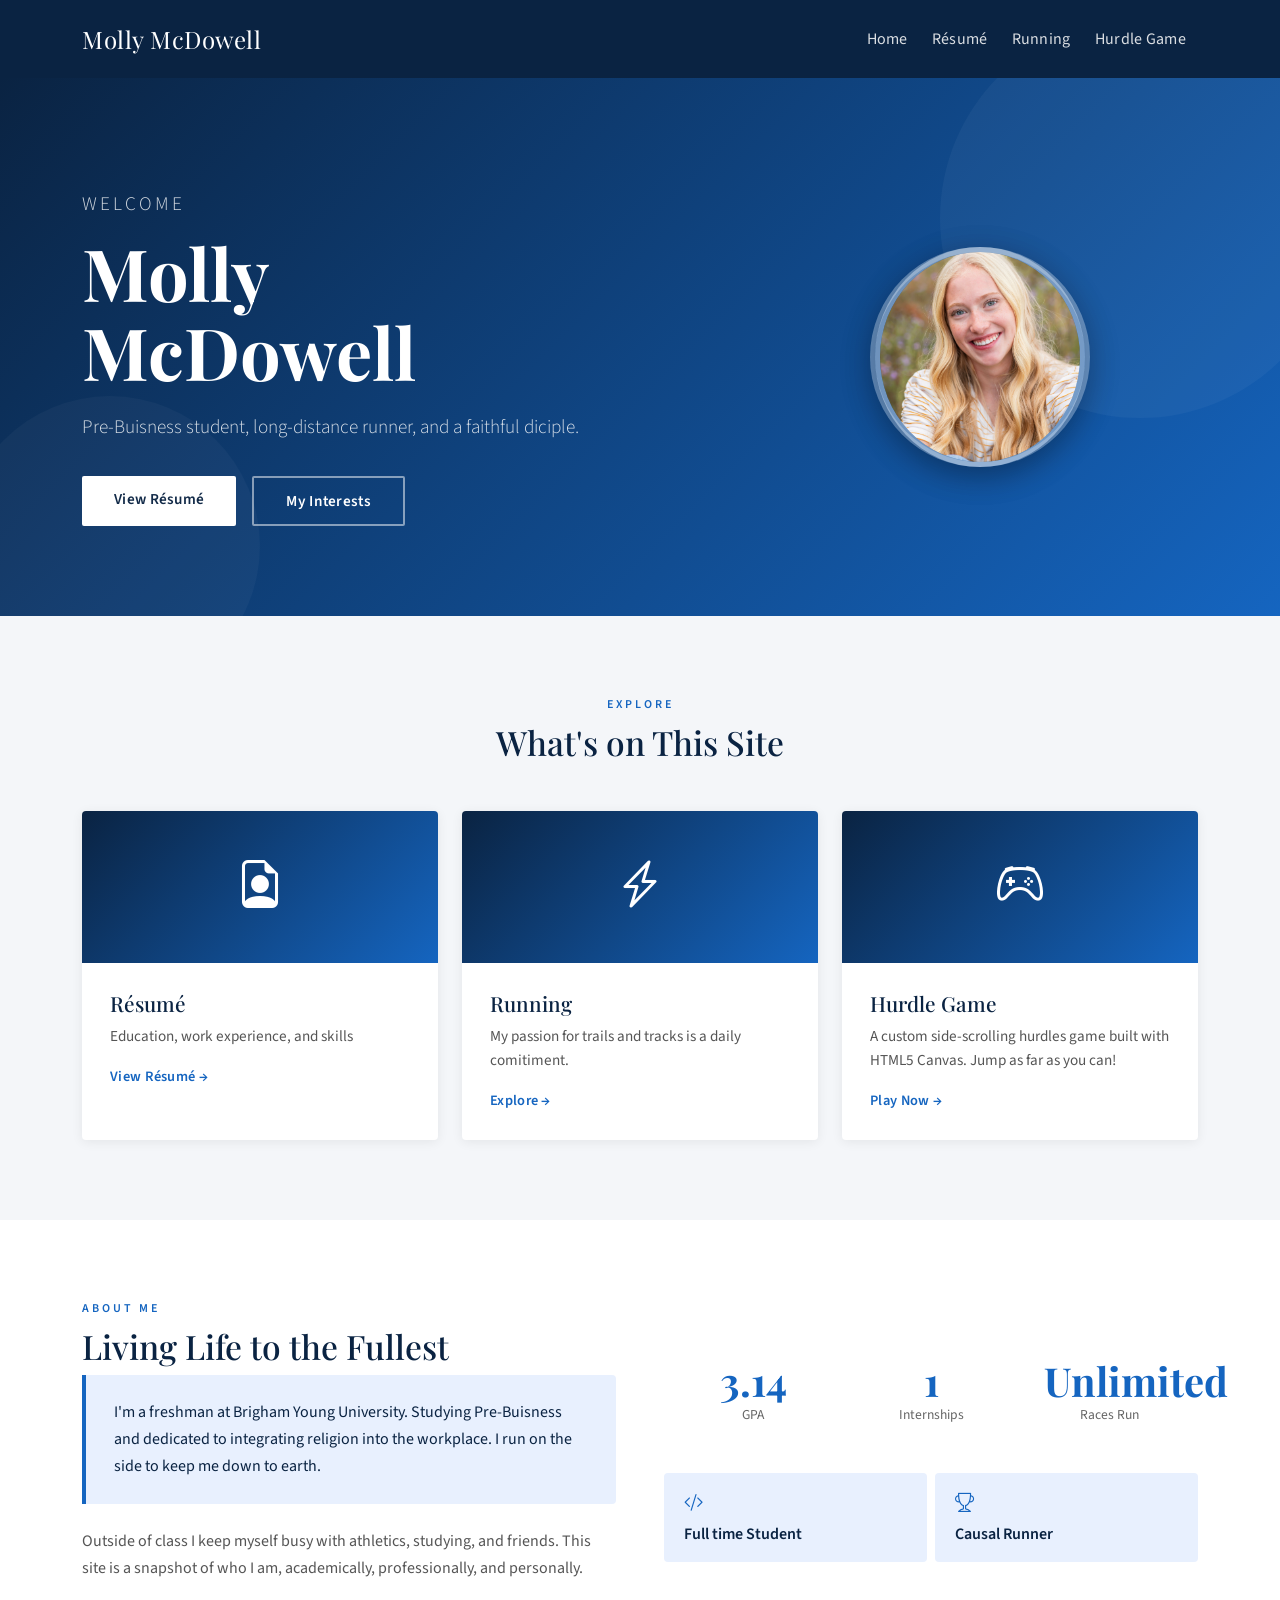
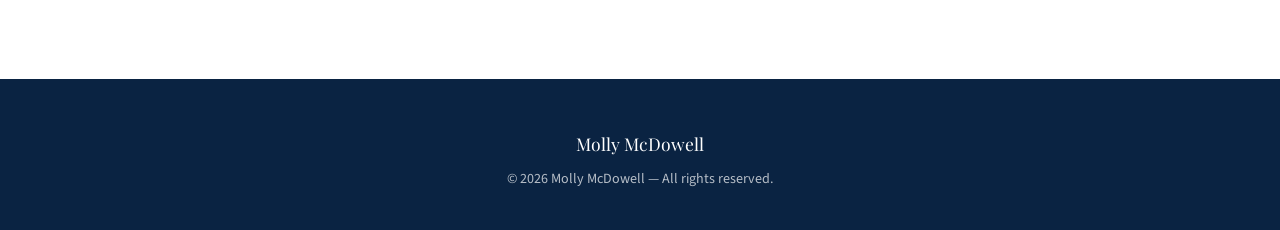
==== index.html @ c2547ff2 "Add files via upload" ====
<!DOCTYPE html>
<html lang="en">
<head>
  <meta charset="UTF-8" />
  <meta name="viewport" content="width=device-width, initial-scale=1.0"/>
  <title>Molly McDowell</title>
  <link rel="stylesheet" href="https://cdn.jsdelivr.net/npm/bootstrap@5.3.2/dist/css/bootstrap.min.css"/>
  <link rel="stylesheet" href="https://cdn.jsdelivr.net/npm/bootstrap-icons@1.11.3/font/bootstrap-icons.min.css"/>
  <link rel="preconnect" href="https://fonts.googleapis.com"/>
  <link href="https://fonts.googleapis.com/css2?family=Playfair+Display:wght@600;700&family=Source+Sans+3:wght@300;400;600&display=swap" rel="stylesheet"/>
  <style>
    :root {
      --navy: #0a2342;
      --blue: #1565c0;
      --light-blue: #e8f0fe;
      --accent: #1e88e5;
      --white: #ffffff;
      --gray: #f4f6f9;
      --text: #1a1a2e;
    }
    body {
      font-family: 'Source Sans 3', sans-serif;
      color: var(--text);
      background: var(--white);
    }
    /* NAVBAR */
    .navbar {
      background: var(--navy) !important;
      padding: 1rem 2rem;
      box-shadow: 0 2px 12px rgba(0,0,0,0.18);
    }
    .navbar-brand {
      font-family: 'Playfair Display', serif;
      font-size: 1.5rem;
      color: var(--white) !important;
      letter-spacing: 0.5px;
    }
    .nav-link {
      color: rgba(255,255,255,0.85) !important;
      font-weight: 400;
      letter-spacing: 0.3px;
      margin: 0 0.25rem;
      transition: color 0.2s;
    }
    .nav-link:hover { color: var(--white) !important; }
    .navbar-toggler { border-color: rgba(255,255,255,0.4); }
    .navbar-toggler-icon { filter: invert(1); }

    /* HERO */
    .hero {
      background: linear-gradient(135deg, var(--navy) 0%, var(--blue) 100%);
      color: var(--white);
      padding: 110px 0 90px;
      position: relative;
      overflow: hidden;
    }
    .hero::before {
      content: '';
      position: absolute;
      top: -60px; right: -60px;
      width: 400px; height: 400px;
      background: rgba(255,255,255,0.04);
      border-radius: 50%;
    }
    .hero::after {
      content: '';
      position: absolute;
      bottom: -80px; left: -40px;
      width: 300px; height: 300px;
      background: rgba(255,255,255,0.03);
      border-radius: 50%;
    }
    .hero-eyebrow {
      font-size: 0.85rem;
      letter-spacing: 3px;
      text-transform: uppercase;
      color: rgba(255,255,255,0.65);
      margin-bottom: 0.75rem;
    }
    .hero h1 {
      font-family: 'Playfair Display', serif;
      font-size: clamp(2.8rem, 6vw, 4.5rem);
      font-weight: 700;
      line-height: 1.1;
      margin-bottom: 1.25rem;
    }
    .hero p {
      font-size: 1.2rem;
      font-weight: 300;
      color: rgba(255,255,255,0.82);
      max-width: 520px;
      line-height: 1.7;
    }
    .hero-avatar {
      width: 220px;
      height: 220px;
      border-radius: 50%;
      border: 5px solid rgba(255,255,255,0.25);
      object-fit: cover;
      background: rgba(255,255,255,0.1);
      display: flex; align-items: center; justify-content: center;
      font-size: 5rem;
      color: rgba(255,255,255,0.5);
      box-shadow: 0 8px 32px rgba(0,0,0,0.2);
    }
    .hero-btns { margin-top: 2rem; gap: 1rem; display: flex; flex-wrap: wrap; }
    .btn-hero-primary {
      background: var(--white);
      color: var(--navy);
      font-weight: 600;
      padding: 0.75rem 2rem;
      border-radius: 2px;
      border: none;
      font-size: 0.95rem;
      letter-spacing: 0.3px;
      transition: all 0.2s;
      text-decoration: none;
    }
    .btn-hero-primary:hover {
      background: var(--light-blue);
      color: var(--navy);
      transform: translateY(-1px);
      box-shadow: 0 4px 16px rgba(0,0,0,0.18);
    }
    .btn-hero-outline {
      background: transparent;
      color: var(--white);
      font-weight: 600;
      padding: 0.75rem 2rem;
      border-radius: 2px;
      border: 2px solid rgba(255,255,255,0.5);
      font-size: 0.95rem;
      letter-spacing: 0.3px;
      transition: all 0.2s;
      text-decoration: none;
    }
    .btn-hero-outline:hover {
      border-color: var(--white);
      background: rgba(255,255,255,0.1);
      color: var(--white);
    }

    /* CARDS */
    .section-label {
      font-size: 0.75rem;
      letter-spacing: 3px;
      text-transform: uppercase;
      color: var(--blue);
      font-weight: 600;
      margin-bottom: 0.5rem;
    }
    .section-title {
      font-family: 'Playfair Display', serif;
      font-size: 2.1rem;
      color: var(--navy);
      margin-bottom: 0.5rem;
    }
    .nav-cards-section { padding: 80px 0; background: var(--gray); }
    .nav-card {
      background: var(--white);
      border-radius: 4px;
      border: none;
      box-shadow: 0 2px 12px rgba(0,0,0,0.07);
      transition: all 0.25s;
      overflow: hidden;
      text-decoration: none;
      color: inherit;
      display: block;
      height: 100%;
    }
    .nav-card:hover {
      transform: translateY(-4px);
      box-shadow: 0 8px 28px rgba(21,101,192,0.15);
      color: inherit;
    }
    .nav-card-icon {
      background: linear-gradient(135deg, var(--navy), var(--blue));
      padding: 2.5rem;
      text-align: center;
      color: var(--white);
      font-size: 3rem;
    }
    .nav-card-body { padding: 1.75rem; }
    .nav-card-body h5 {
      font-family: 'Playfair Display', serif;
      color: var(--navy);
      font-size: 1.3rem;
      margin-bottom: 0.5rem;
    }
    .nav-card-body p {
      color: #555;
      font-size: 0.95rem;
      line-height: 1.6;
      margin-bottom: 1rem;
    }
    .nav-card-link {
      color: var(--blue);
      font-weight: 600;
      font-size: 0.9rem;
      letter-spacing: 0.3px;
    }

    /* ABOUT STRIP */
    .about-strip {
      padding: 80px 0;
      background: var(--white);
    }
    .about-strip .highlight-box {
      background: var(--light-blue);
      border-left: 4px solid var(--blue);
      padding: 1.5rem 1.75rem;
      border-radius: 0 4px 4px 0;
      margin-bottom: 1.5rem;
    }
    .about-strip .highlight-box p { margin: 0; color: var(--navy); font-weight: 400; line-height: 1.7; }
    .stat-item { text-align: center; padding: 1.5rem; }
    .stat-item .stat-num {
      font-family: 'Playfair Display', serif;
      font-size: 2.5rem;
      color: var(--blue);
      font-weight: 700;
      line-height: 1;
    }
    .stat-item .stat-label { font-size: 0.85rem; color: #666; margin-top: 0.25rem; }

    /* FOOTER */
    footer {
      background: var(--navy);
      color: rgba(255,255,255,0.7);
      padding: 2.5rem 0;
      text-align: center;
    }
    footer a { color: rgba(255,255,255,0.7); text-decoration: none; margin: 0 0.75rem; font-size: 1.3rem; }
    footer a:hover { color: var(--white); }
    footer p { margin: 0.75rem 0 0; font-size: 0.88rem; }
    .footer-name { font-family: 'Playfair Display', serif; color: var(--white); font-size: 1.1rem; margin-bottom: 0.5rem; }
  </style>
</head>
<body>

  <!-- NAVBAR -->
  <nav class="navbar navbar-expand-lg">
    <div class="container">
      <a class="navbar-brand" href="index.html">Molly McDowell</a>
      <button class="navbar-toggler" type="button" data-bs-toggle="collapse" data-bs-target="#navMenu">
        <span class="navbar-toggler-icon"></span>
      </button>
      <div class="collapse navbar-collapse" id="navMenu">
        <ul class="navbar-nav ms-auto">
          <li class="nav-item"><a class="nav-link active" href="index.html">Home</a></li>
          <li class="nav-item"><a class="nav-link" href="resume.html">Résumé</a></li>
          <li class="nav-item"><a class="nav-link" href="running.html">Running</a></li>
          <li class="nav-item"><a class="nav-link" href="game.html">Hurdle Game</a></li>
        </ul>
      </div>
    </div>
  </nav>

  <!-- HERO -->
  <section class="hero">
    <div class="container">
      <div class="row align-items-center g-5">
        <div class="col-lg-7">
          <p class="hero-eyebrow">Welcome</p>
          <h1>Molly<br>McDowell</h1>
          <p>Pre-Buisness student, long-distance runner, and a faithful diciple. </p>
          <div class="hero-btns">
            <a href="resume.html" class="btn-hero-primary">View Résumé</a>
            <a href="running.html" class="btn-hero-outline">My Interests</a>
          </div>
        </div>
        <div class="col-lg-5 text-center d-none d-lg-block">
          <div class="hero-avatar mx-auto">
            <img src="/images/personal.JPG" alt="Molly McDowell" class="hero-avatar mx-auto" />
          </div>
        </div>
      </div>
    </div>
  </section>

  <!-- NAVIGATION CARDS -->
  <section class="nav-cards-section">
    <div class="container">
      <div class="text-center mb-5">
        <p class="section-label">Explore</p>
        <h2 class="section-title">What's on This Site</h2>
      </div>
      <div class="row g-4">
        <div class="col-md-4">
          <a href="resume.html" class="nav-card">
            <div class="nav-card-icon"><i class="bi bi-file-earmark-person"></i></div>
            <div class="nav-card-body">
              <h5>Résumé</h5>
              <p>Education, work experience, and skills</p>
              <span class="nav-card-link">View Résumé →</span>
            </div>
          </a>
        </div>
        <div class="col-md-4">
          <a href="running.html" class="nav-card">
            <div class="nav-card-icon"><i class="bi bi-lightning-charge"></i></div>
            <div class="nav-card-body">
              <h5>Running</h5>
              <p>My passion for trails and tracks is a daily comitiment.</p>
              <span class="nav-card-link">Explore →</span>
            </div>
          </a>
        </div>
        <div class="col-md-4">
          <a href="game.html" class="nav-card">
            <div class="nav-card-icon"><i class="bi bi-controller"></i></div>
            <div class="nav-card-body">
              <h5>Hurdle Game</h5>
              <p>A custom side-scrolling hurdles game built with HTML5 Canvas. Jump as far as you can!</p>
              <span class="nav-card-link">Play Now →</span>
            </div>
          </a>
        </div>
      </div>
    </div>
  </section>

  <!-- ABOUT STRIP -->
  <section class="about-strip">
    <div class="container">
      <div class="row align-items-center g-5">
        <div class="col-lg-6">
          <p class="section-label">About Me</p>
          <h2 class="section-title">Living Life to the Fullest </h2>
          <div class="highlight-box">
            <p>I'm a freshman at Brigham Young University. Studying Pre-Buisness and dedicated to integrating religion into the workplace. I run on the side to keep me down to earth.</p>
          </div>
          <p style="color:#555; line-height:1.7;">Outside of class I keep myself busy with athletics, studying, and friends. This site is a snapshot of who I am, academically, professionally, and personally.</p>
        </div>
        <div class="col-lg-6">
          <div class="row g-0">
            <div class="col-4">
              <div class="stat-item">
                <div class="stat-num">3.14</div>
                <div class="stat-label">GPA</div>
              </div>
            </div>
            <div class="col-4">
              <div class="stat-item">
                <div class="stat-num">1</div>
                <div class="stat-label">Internships</div>
              </div>
            </div>
            <div class="col-4">
              <div class="stat-item">
                <div class="stat-num">Unlimited</div>
                <div class="stat-label">Races Run</div>
              </div>
            </div>
          </div>
          <div class="row g-2 mt-3">
            <div class="col-6">
              <div style="background:var(--light-blue); padding:1rem 1.25rem; border-radius:4px;">
                <i class="bi bi-code-slash" style="color:var(--blue); font-size:1.2rem;"></i>
                <div style="font-weight:600; color:var(--navy); margin-top:0.25rem;">Full time Student</div>
                <div style="font-size:0.85rem; color:#555;"></div>
              </div>
            </div>
            <div class="col-6">
              <div style="background:var(--light-blue); padding:1rem 1.25rem; border-radius:4px;">
                <i class="bi bi-trophy" style="color:var(--blue); font-size:1.2rem;"></i>
                <div style="font-weight:600; color:var(--navy); margin-top:0.25rem;">Causal Runner</div>
                <div style="font-size:0.85rem; color:#555;"></div>
              </div>
            </div>
          </div>
        </div>
      </div>
    </div>
  </section>

  <!-- FOOTER -->
  <footer>
    <div class="container">
      <p class="footer-name">Molly McDowell</p>
      <p>&copy; 2026 Molly McDowell &mdash; All rights reserved.</p>
    </div>
  </footer>

  <script src="https://cdn.jsdelivr.net/npm/bootstrap@5.3.2/dist/js/bootstrap.bundle.min.js"></script>
</body>
</html>
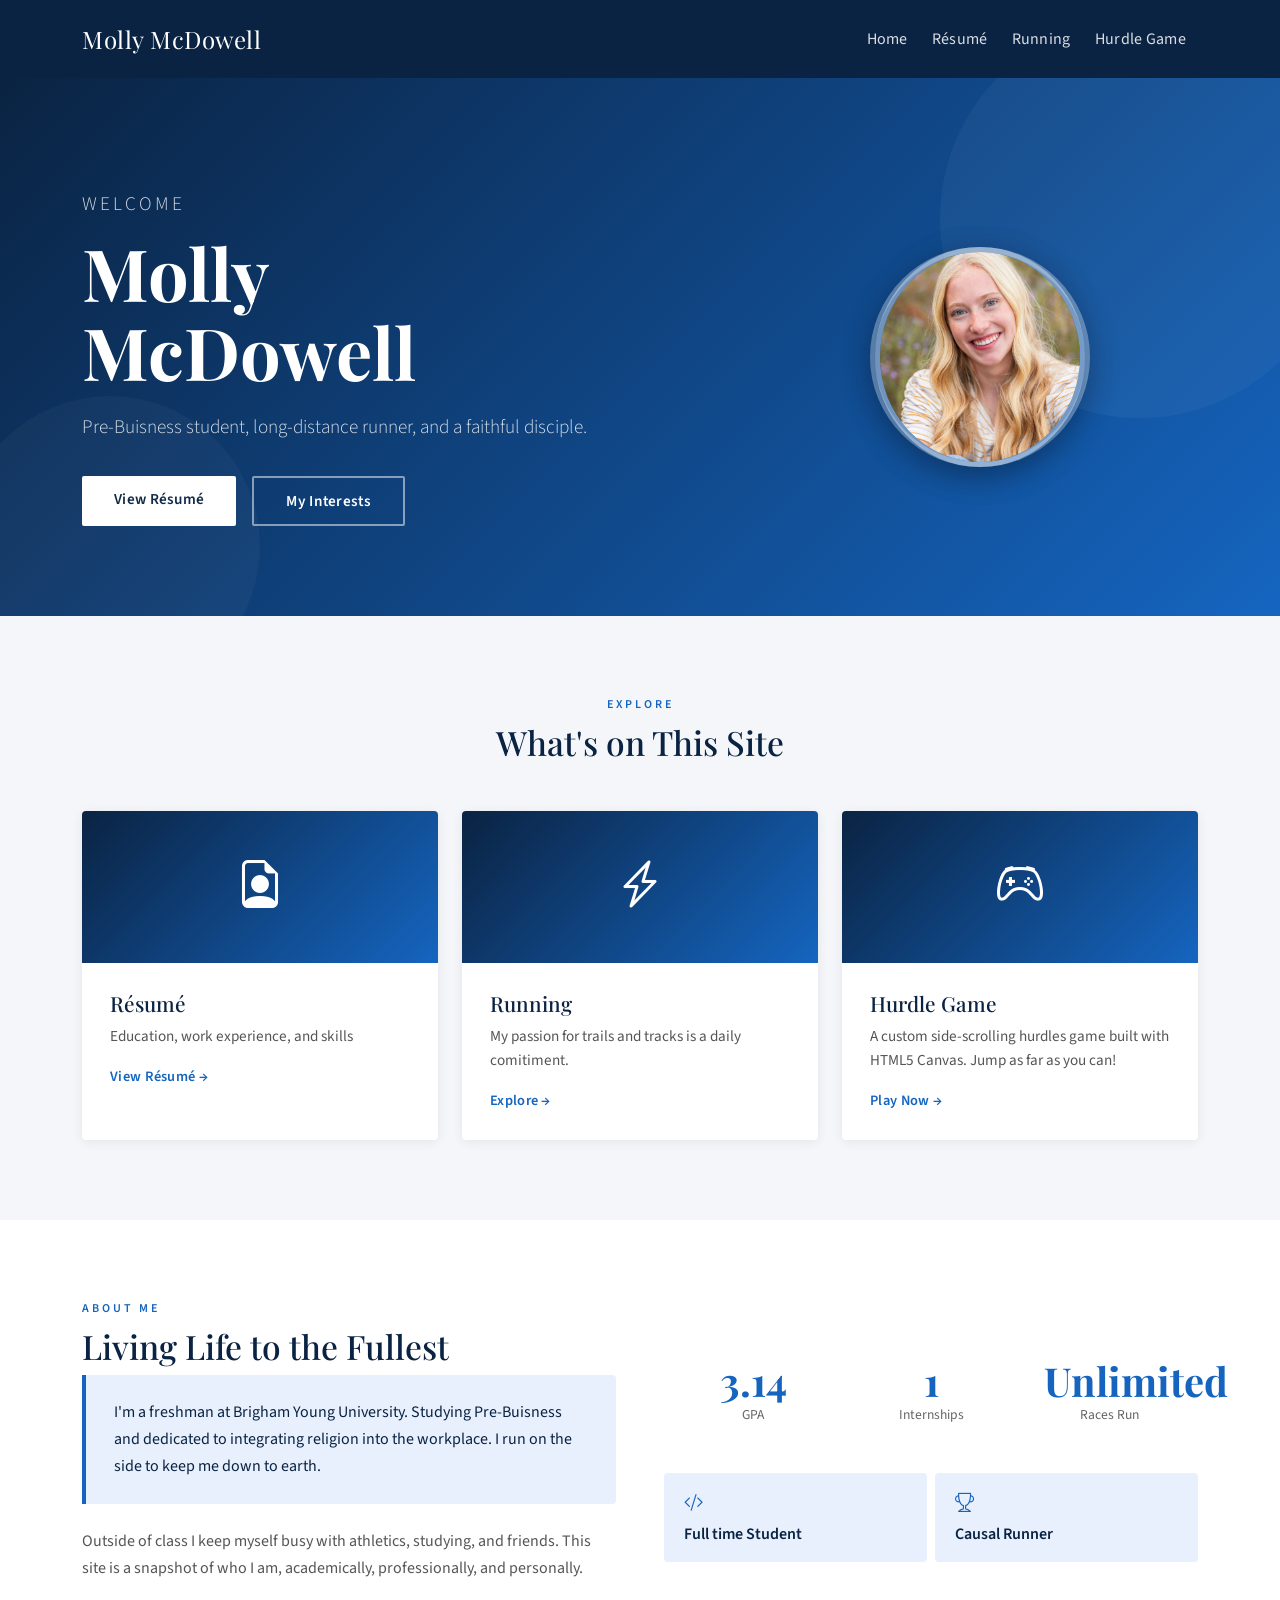
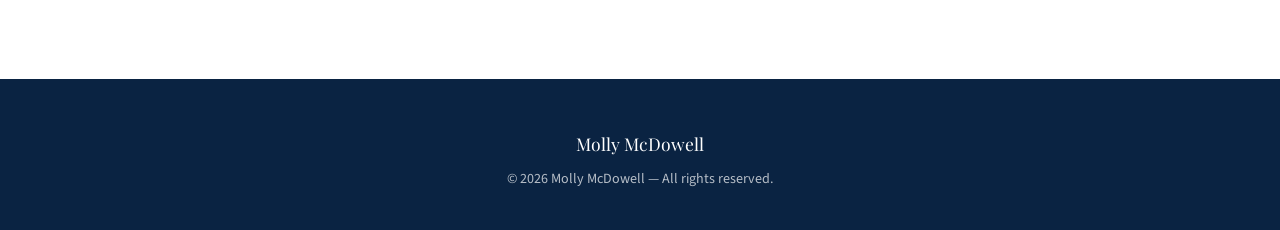
==== commit 44d88eb3: "Update index.html" ====
--- a/index.html
+++ b/index.html
@@ -263,7 +263,7 @@
         <div class="col-lg-7">
           <p class="hero-eyebrow">Welcome</p>
           <h1>Molly<br>McDowell</h1>
-          <p>Pre-Buisness student, long-distance runner, and a faithful diciple. </p>
+          <p>Pre-Buisness student, long-distance runner, and a faithful disciple. </p>
           <div class="hero-btns">
             <a href="resume.html" class="btn-hero-primary">View Résumé</a>
             <a href="running.html" class="btn-hero-outline">My Interests</a>
